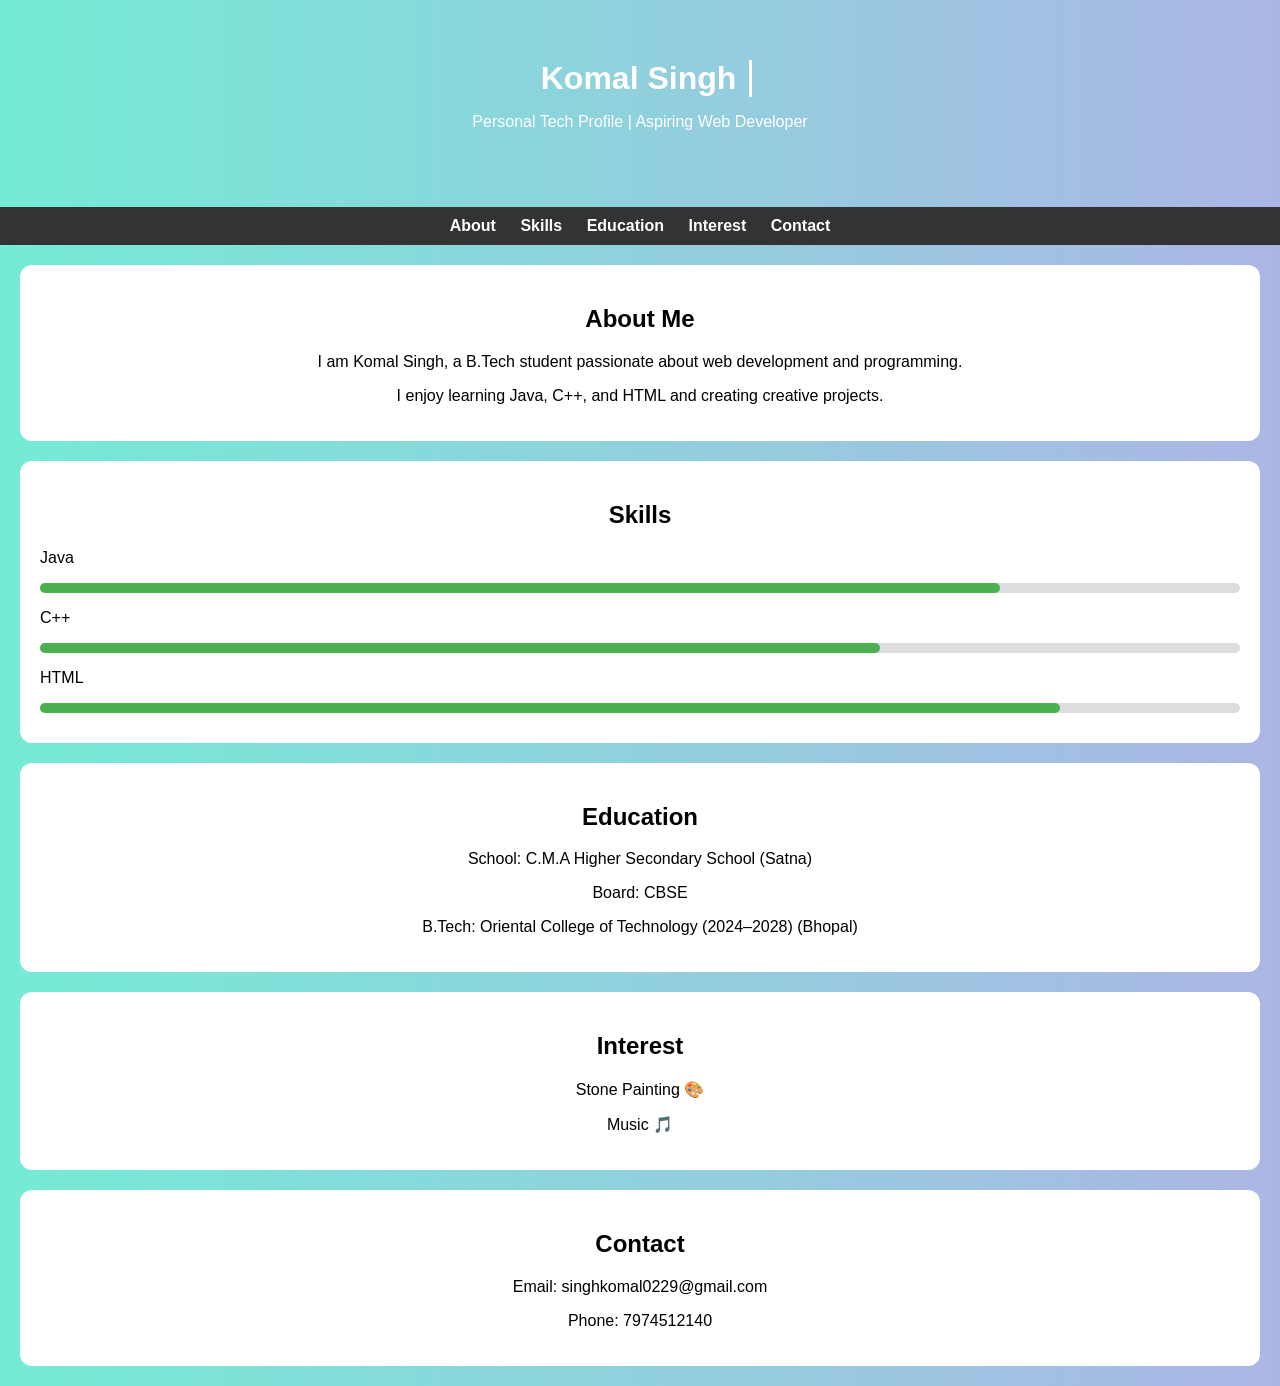
==== index.html @ 3bd15ea6 "Rename Personal Tech Profile.html to index.html" ====
<!DOCTYPE html>
<html lang="en">
<head>
    <title>Komal Singh | Personal Tech Profile</title>
    <style>
        body {
            font-family: Arial;
            margin: 0;
            background: linear-gradient(to right, #74ebd5, #ACB6E5);
        }

        header {
            text-align: center;
            padding: 60px 20px;
            color: white;
        }

        .typing {
            border-right: 3px solid white;
            white-space: nowrap;
            overflow: hidden;
            margin: auto;
            width: fit-content;
            animation: typing 3s steps(20, end) forwards, blink 0.7s infinite;
        }

        @keyframes typing {
            from { width: 0; }
            to { width: 220px; }
        }

        @keyframes blink {
            50% { border-color: transparent; }
        }

        nav {
            text-align: center;
            background: #333;
            padding: 10px;
        }

        nav a {
            color: white;
            margin: 10px;
            text-decoration: none;
            font-weight: bold;
        }

        section {
            background: white;
            margin: 20px;
            padding: 20px;
            border-radius: 12px;
            opacity: 0;
            transform: translateY(50px);
            transition: 0.6s;
        }

        section.show {
            opacity: 1;
            transform: translateY(0);
        }

        .card {
            text-align: center;
            transition: 0.3s;
        }

        .card:hover {
            box-shadow: 0 0 20px #4CAF50;
            transform: scale(1.05);
        }

        .skill {
            margin: 10px 0;
            text-align: left;
        }

        .bar {
            height: 10px;
            background: #ddd;
            border-radius: 5px;
        }

        .fill {
            height: 10px;
            background: #4CAF50;
            width: 0;
            border-radius: 5px;
            animation: fillBar 2s forwards;
        }

        .java { width: 80%; }
        .cpp { width: 70%; }
        .html { width: 85%; }

        @keyframes fillBar {
            from { width: 0; }
        }

    </style>
</head>
<body>

<header>
    <h1 class="typing">Komal Singh</h1>
    <p>Personal Tech Profile | Aspiring Web Developer</p>
</header>

<nav>
    <a href="#about">About</a>
    <a href="#skills">Skills</a>
    <a href="#education">Education</a>
    <a href="#interest">Interest</a>
    <a href="#contact">Contact</a>
</nav>

<section id="about" class="card">
    <h2>About Me</h2>
    <p>I am Komal Singh, a B.Tech student passionate about web development and programming.</p>
    <p>I enjoy learning Java, C++, and HTML and creating creative projects.</p>
</section>

<section id="skills" class="card">
    <h2>Skills</h2>

    <div class="skill">
        <p>Java</p>
        <div class="bar"><div class="fill java"></div></div>
    </div>

    <div class="skill">
        <p>C++</p>
        <div class="bar"><div class="fill cpp"></div></div>
    </div>

    <div class="skill">
        <p>HTML</p>
        <div class="bar"><div class="fill html"></div></div>
    </div>

</section>

<section id="education" class="card">
    <h2>Education</h2>
    <p>School: C.M.A Higher Secondary School (Satna)</p>
    <p>Board: CBSE</p>
    <p>B.Tech: Oriental College of Technology (2024–2028) (Bhopal)</p>
</section>

<section id="interest" class="card">
    <h2>Interest</h2>
    <p>Stone Painting 🎨</p>
    <p>Music 🎵</p>
</section>

<section id="contact" class="card">
    <h2>Contact</h2>
    <p>Email: singhkomal0229@gmail.com</p>
    <p>Phone: 7974512140</p>
</section>

<script>
    const sections = document.querySelectorAll("section");

    window.addEventListener("scroll", () => {
        sections.forEach(sec => {
            const top = sec.getBoundingClientRect().top;
            if(top < window.innerHeight - 100){
                sec.classList.add("show");
            }
        });
    });
</script>

</body>
</html>
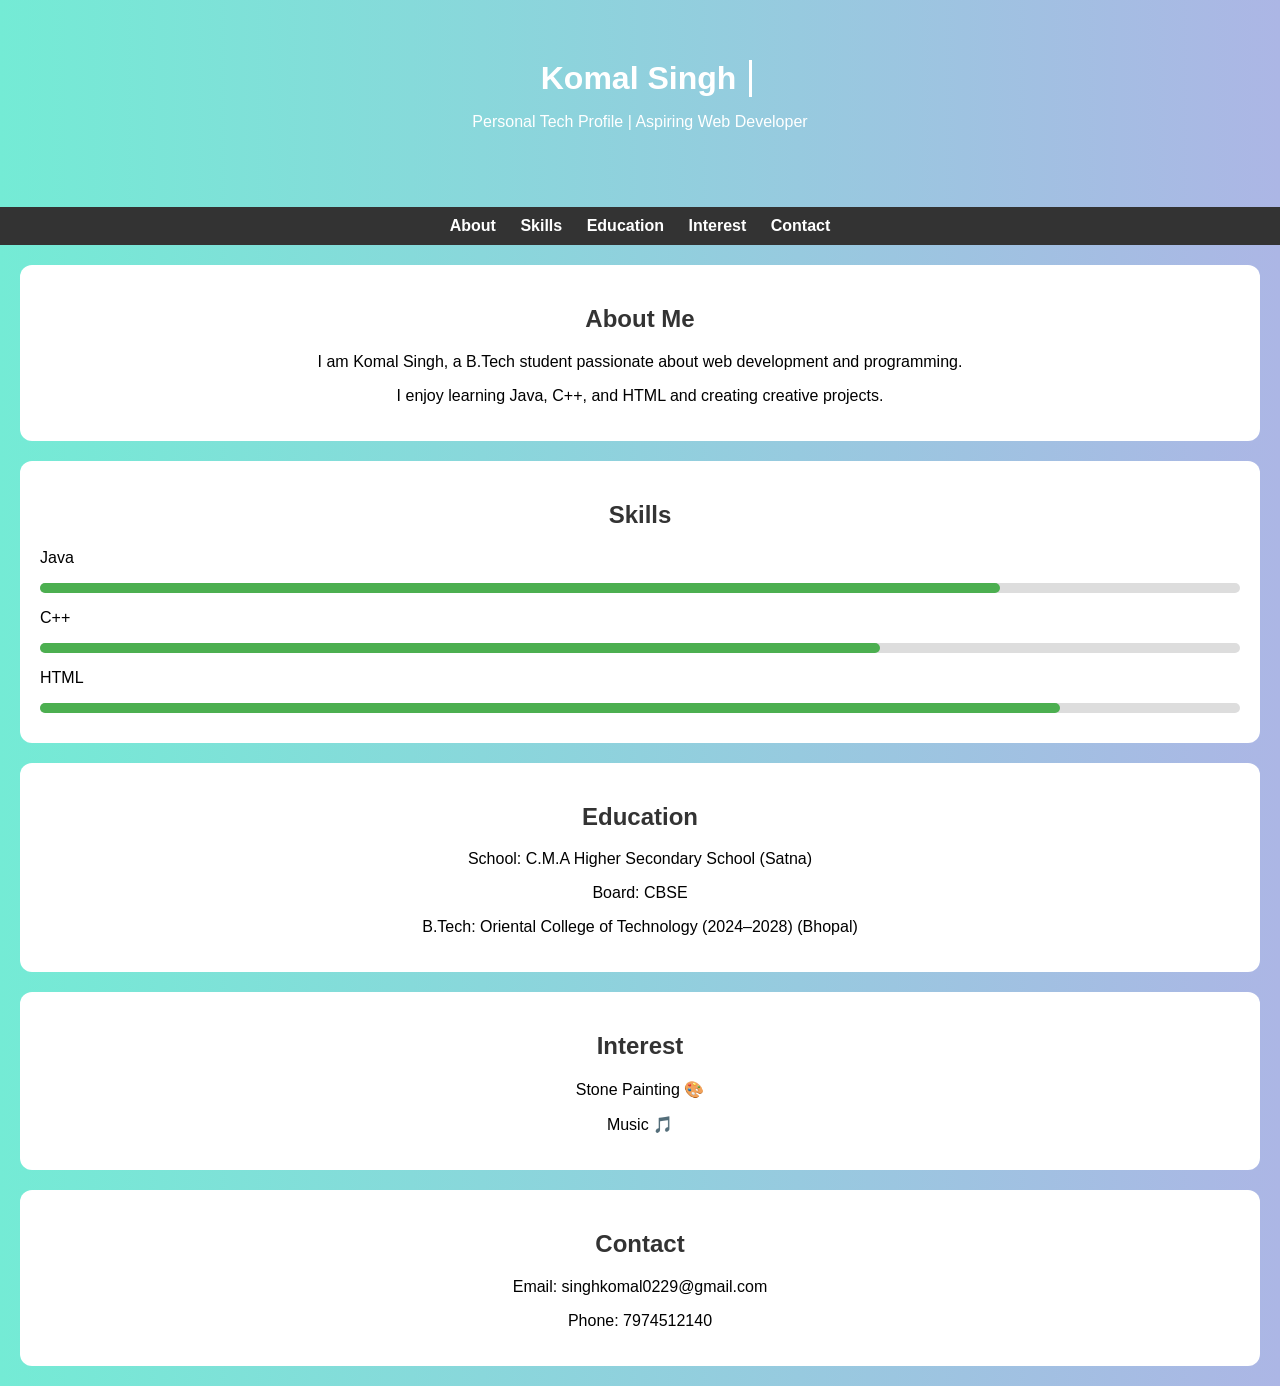
==== commit 66447e52: "Update index.html" ====
--- a/index.html
+++ b/index.html
@@ -1,104 +1,8 @@
 <!DOCTYPE html>
 <html lang="en">
 <head>
+    <link rel="stylesheet" href="style.css">
     <title>Komal Singh | Personal Tech Profile</title>
-    <style>
-        body {
-            font-family: Arial;
-            margin: 0;
-            background: linear-gradient(to right, #74ebd5, #ACB6E5);
-        }
-
-        header {
-            text-align: center;
-            padding: 60px 20px;
-            color: white;
-        }
-
-        .typing {
-            border-right: 3px solid white;
-            white-space: nowrap;
-            overflow: hidden;
-            margin: auto;
-            width: fit-content;
-            animation: typing 3s steps(20, end) forwards, blink 0.7s infinite;
-        }
-
-        @keyframes typing {
-            from { width: 0; }
-            to { width: 220px; }
-        }
-
-        @keyframes blink {
-            50% { border-color: transparent; }
-        }
-
-        nav {
-            text-align: center;
-            background: #333;
-            padding: 10px;
-        }
-
-        nav a {
-            color: white;
-            margin: 10px;
-            text-decoration: none;
-            font-weight: bold;
-        }
-
-        section {
-            background: white;
-            margin: 20px;
-            padding: 20px;
-            border-radius: 12px;
-            opacity: 0;
-            transform: translateY(50px);
-            transition: 0.6s;
-        }
-
-        section.show {
-            opacity: 1;
-            transform: translateY(0);
-        }
-
-        .card {
-            text-align: center;
-            transition: 0.3s;
-        }
-
-        .card:hover {
-            box-shadow: 0 0 20px #4CAF50;
-            transform: scale(1.05);
-        }
-
-        .skill {
-            margin: 10px 0;
-            text-align: left;
-        }
-
-        .bar {
-            height: 10px;
-            background: #ddd;
-            border-radius: 5px;
-        }
-
-        .fill {
-            height: 10px;
-            background: #4CAF50;
-            width: 0;
-            border-radius: 5px;
-            animation: fillBar 2s forwards;
-        }
-
-        .java { width: 80%; }
-        .cpp { width: 70%; }
-        .html { width: 85%; }
-
-        @keyframes fillBar {
-            from { width: 0; }
-        }
-
-    </style>
 </head>
 <body>
 
--- a/style.css
+++ b/style.css
@@ -0,0 +1,110 @@
+body {
+    font-family: Arial, sans-serif;
+    margin: 0;
+    background: linear-gradient(to right, #74ebd5, #ACB6E5);
+}
+
+/* Header */
+header {
+    text-align: center;
+    padding: 60px 20px;
+    color: white;
+}
+
+/* Typing animation */
+.typing {
+    border-right: 3px solid white;
+    white-space: nowrap;
+    overflow: hidden;
+    margin: auto;
+    width: fit-content;
+    animation: typing 3s steps(20, end) forwards, blink 0.7s infinite;
+}
+
+@keyframes typing {
+    from { width: 0; }
+    to { width: 220px; }
+}
+
+@keyframes blink {
+    50% { border-color: transparent; }
+}
+
+/* Navbar */
+nav {
+    text-align: center;
+    background: #333;
+    padding: 10px;
+}
+
+nav a {
+    color: white;
+    margin: 10px;
+    text-decoration: none;
+    font-weight: bold;
+    transition: 0.3s;
+}
+
+nav a:hover {
+    color: #74ebd5;
+}
+
+/* Sections */
+section {
+    background: white;
+    margin: 20px;
+    padding: 20px;
+    border-radius: 12px;
+    opacity: 0;
+    transform: translateY(50px);
+    transition: 0.6s;
+}
+
+section.show {
+    opacity: 1;
+    transform: translateY(0);
+}
+
+/* Card hover */
+.card {
+    text-align: center;
+    transition: 0.3s;
+}
+
+.card:hover {
+    box-shadow: 0 0 20px #4CAF50;
+    transform: scale(1.05);
+}
+
+/* Skills */
+.skill {
+    margin: 10px 0;
+    text-align: left;
+}
+
+.bar {
+    height: 10px;
+    background: #ddd;
+    border-radius: 5px;
+}
+
+.fill {
+    height: 10px;
+    background: #4CAF50;
+    width: 0;
+    border-radius: 5px;
+    animation: fillBar 2s forwards;
+}
+
+.java { width: 80%; }
+.cpp { width: 70%; }
+.html { width: 85%; }
+
+@keyframes fillBar {
+    from { width: 0; }
+}
+
+/* Headings */
+h2 {
+    color: #333;
+}
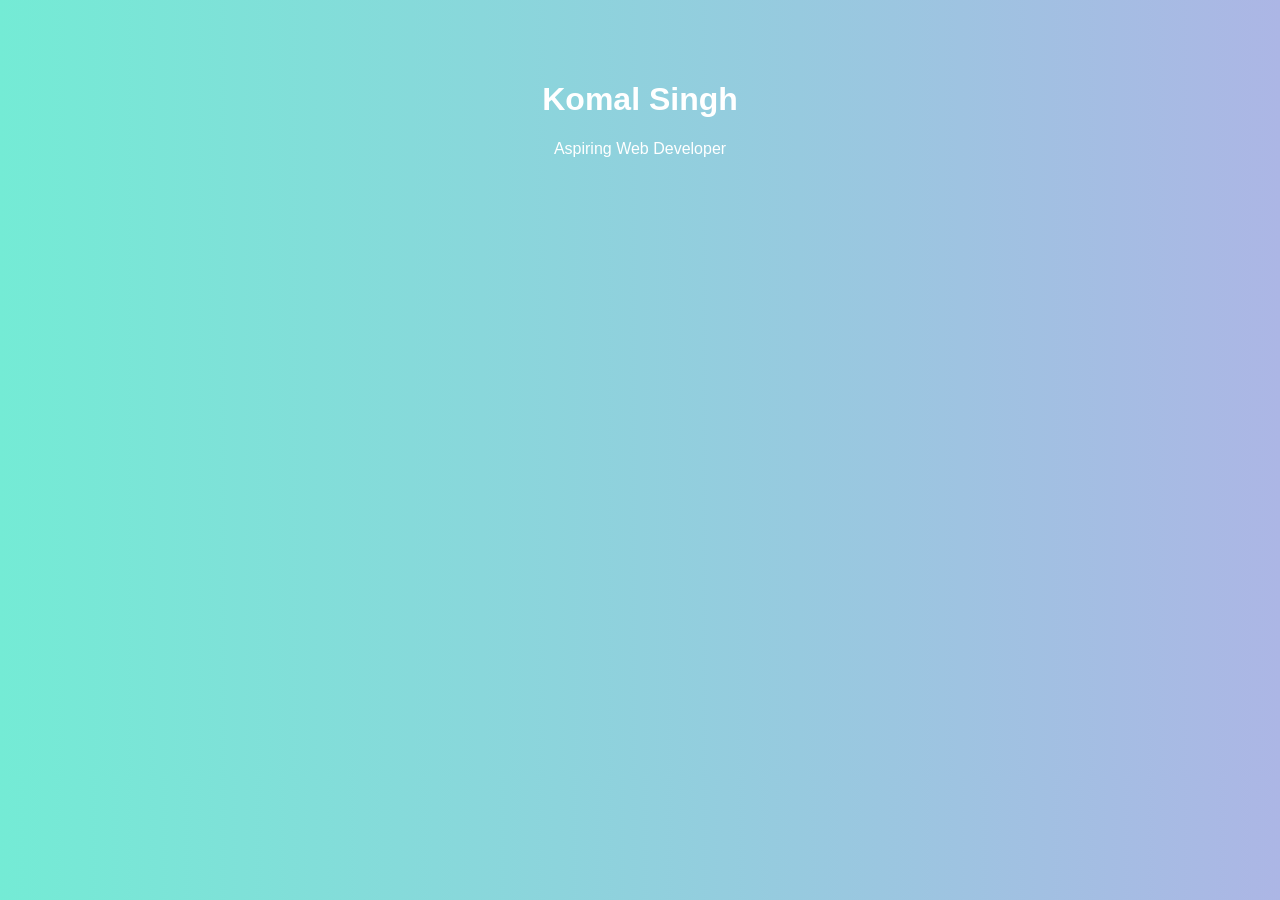
==== commit b67917ae: "Update index.html" ====
--- a/index.html
+++ b/index.html
@@ -1,81 +1,37 @@
 <!DOCTYPE html>
 <html lang="en">
 <head>
-    <link rel="stylesheet" href="style.css">
-    <title>Komal Singh | Personal Tech Profile</title>
+  <meta charset="UTF-8">
+  <meta name="viewport" content="width=device-width, initial-scale=1.0">
+  <title>Komal Singh | Personal Tech Profile</title>
+  <link rel="stylesheet" href="style.css">
 </head>
+
 <body>
 
-<header>
-    <h1 class="typing">Komal Singh</h1>
-    <p>Personal Tech Profile | Aspiring Web Developer</p>
-</header>
+  <header>
+    <h1>Komal Singh</h1>
+    <p>Aspiring Web Developer</p>
+  </header>
 
-<nav>
-    <a href="#about">About</a>
-    <a href="#skills">Skills</a>
-    <a href="#education">Education</a>
-    <a href="#interest">Interest</a>
-    <a href="#contact">Contact</a>
-</nav>
+  <section>
+    <h2>About Me</h2>
+    <p>I am learning web development and building projects using HTML, CSS, and JavaScript.</p>
+  </section>
 
-<section id="about" class="card">
-    <h2>About Me</h2>
-    <p>I am Komal Singh, a B.Tech student passionate about web development and programming.</p>
-    <p>I enjoy learning Java, C++, and HTML and creating creative projects.</p>
-</section>
+  <section>
+    <h2>Skills</h2>
+    <ul>
+      <li>HTML</li>
+      <li>CSS</li>
+      <li>JavaScript (Learning)</li>
+    </ul>
+  </section>
 
-<section id="skills" class="card">
-    <h2>Skills</h2>
-
-    <div class="skill">
-        <p>Java</p>
-        <div class="bar"><div class="fill java"></div></div>
-    </div>
-
-    <div class="skill">
-        <p>C++</p>
-        <div class="bar"><div class="fill cpp"></div></div>
-    </div>
-
-    <div class="skill">
-        <p>HTML</p>
-        <div class="bar"><div class="fill html"></div></div>
-    </div>
-
-</section>
-
-<section id="education" class="card">
-    <h2>Education</h2>
-    <p>School: C.M.A Higher Secondary School (Satna)</p>
-    <p>Board: CBSE</p>
-    <p>B.Tech: Oriental College of Technology (2024–2028) (Bhopal)</p>
-</section>
-
-<section id="interest" class="card">
-    <h2>Interest</h2>
-    <p>Stone Painting 🎨</p>
-    <p>Music 🎵</p>
-</section>
-
-<section id="contact" class="card">
-    <h2>Contact</h2>
-    <p>Email: singhkomal0229@gmail.com</p>
-    <p>Phone: 7974512140</p>
-</section>
-
-<script>
-    const sections = document.querySelectorAll("section");
-
-    window.addEventListener("scroll", () => {
-        sections.forEach(sec => {
-            const top = sec.getBoundingClientRect().top;
-            if(top < window.innerHeight - 100){
-                sec.classList.add("show");
-            }
-        });
-    });
-</script>
+  <section>
+    <h2>Projects</h2>
+    <p>Coming soon...</p>
+  </section>
 
 </body>
 </html>
